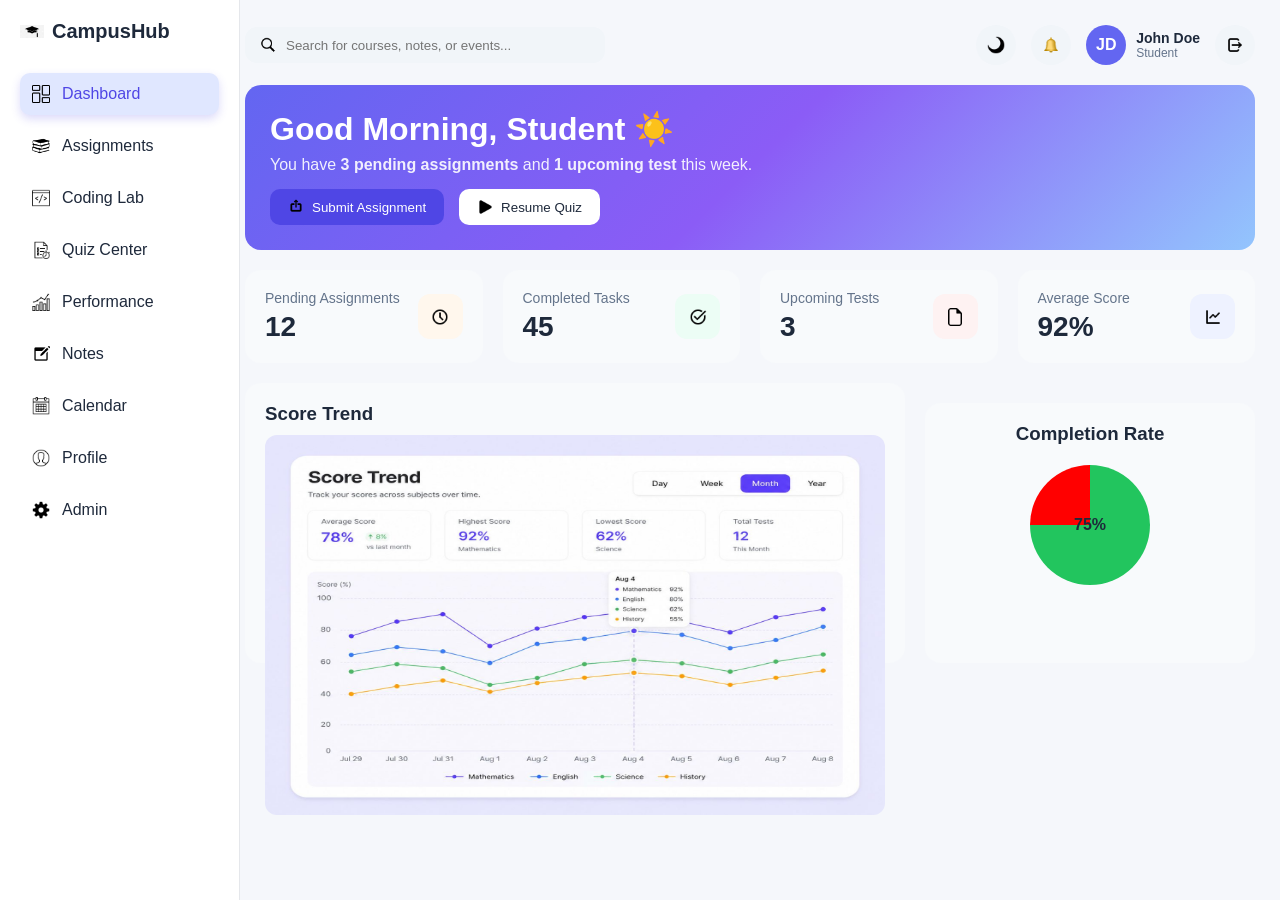
==== index.html @ dee87b65 "files update" ====
<!DOCTYPE html>

<html lang="en">

<head>
    <meta charset="UTF-8">
    <meta name="viewport" content="width=device-width, initial-scale=1.0">
    <title>CampusHub Dashboard</title>
    <link rel="stylesheet" href="style.css">
</head>

<body>


    <!-- Sidebar -->
    <div class="sidebar">

        <div class="logo">
            <img src="icons/logo.png" class="logo-icon">
            <span>CampusHub</span>
        </div>


        <div class="menu">

            <a href="index.html" class="menu-item active">
                <img src="icons/dashboard.png">
                <span>Dashboard</span>
            </a>

            <a href="assignment.html" class="menu-item">
                <img src="icons/book.png">
                <span>Assignments</span>
            </a>

            <a href="coding.html" class="menu-item">
                <img src="icons/code.png">
                <span>Coding Lab</span>
            </a>

            <a href="#" class="menu-item">
                <img src="icons/quiz.png">
                <span>Quiz Center</span>
            </a>

            <a href="#" class="menu-item">
                <img src="icons/chart.png">
                <span>Performance</span>
            </a>

            <a href="#" class="menu-item">
                <img src="icons/notes.png">
                <span>Notes</span>
            </a>

            <a href="#" class="menu-item">
                <img src="icons/calendar.png">
                <span>Calendar</span>
            </a>

            <a href="#" class="menu-item">
                <img src="icons/user.png">
                <span>Profile</span>
            </a>

            <a href="admin.html" class="menu-item">
                <img src="icons/settings.png">
                <span>Admin</span>
            </a>

        </div>

    </div>

    <!-- Main -->
    <div class="main">

        <!-- Navbar -->
        <div class="navbar">

            <div class="search">
                <img src="icons/search.png">
                <input type="text" placeholder="Search for courses, notes, or events...">
            </div>

            <div class="nav-right">

                <div class="icon-btn">
                    <img src="icons/moon.png">
                </div>

                <div class="icon-btn">
                    <img src="icons/bell.png">
                </div>

                <div class="profile">
                    <div class="avatar">JD</div>
                    <div>
                        <h4>John Doe</h4>
                        <p>Student</p>
                    </div>
                </div>

                <div class="icon-btn">
                    <img src="icons/logout.png">
                </div>

            </div>

        </div>

        <!-- Content -->
        <div class="content">

            <!-- Welcome -->
            <div class="welcome">
                <h1>Good Morning, Student</h1>
                <p>You have <b>3 pending assignments</b> and <b>1 upcoming test</b> this week.</p>

                <div class="welcome-buttons">

                    <!-- ✅ FIXED BUTTON -->
                    <button type="button" class="primary" onclick="location.href='assignment.html'">
                        <img src="icons/upload.png">
                        Submit Assignment
                    </button>

                    <button type="button" class="secondary">
                        <img src="icons/play.png">
                        Resume Quiz
                    </button>

                </div>
            </div>

            <!-- Cards -->
            <div class="cards">

                <div class="card">
                    <div>
                        <p>Pending Assignments</p>
                        <h2>12</h2>
                    </div>
                    <div class="icon orange">
                        <img src="icons/time.png">
                    </div>
                </div>

                <div class="card">
                    <div>
                        <p>Completed Tasks</p>
                        <h2>45</h2>
                    </div>
                    <div class="icon green">
                        <img src="icons/check.png">
                    </div>
                </div>

                <div class="card">
                    <div>
                        <p>Upcoming Tests</p>
                        <h2>3</h2>
                    </div>
                    <div class="icon red">
                        <img src="icons/file.png">
                    </div>
                </div>

                <div class="card">
                    <div>
                        <p>Average Score</p>
                        <h2>92%</h2>
                    </div>
                    <div class="icon purple">
                        <img src="icons/graph.png">
                    </div>
                </div>

            </div>

            <div class="bottom-section">

                <!-- Score Trend -->
                <div class="chart-container">
                    <h3>Score Trend</h3>
                    <img src="icons/score-trend.png" class="chart-img">
                </div>

                <!-- Completion Rate -->
                <div class="completion-card">
                    <h3>Completion Rate</h3>
                    <div class="circle">
                        <span id="percent">75%</span>
                    </div>
                </div>

            </div>


        </div>

        <script src="script.js"></script>


</body>

</html>
---- style.css ----
/* Reset */
* {
    margin: 0;
    padding: 0;
    box-sizing: border-box;
    font-family: Arial, sans-serif;
}

/* Body */
body {
    display: flex;
    background: #f5f7fb;
    color: #1e293b;
    transition: background 0.3s ease;
}

/* Sidebar */
.sidebar {
    width: 220px;
    height: 100vh;
    background: white;
    padding: 20px;
    border-right: 1px solid #e5e7eb;
    position: fixed;
    z-index: 10;
}

.logo {
    display: flex;
    align-items: center;
    gap: 8px;
    font-size: 20px;
    font-weight: bold;
    margin-bottom: 30px;
}

.logo-icon {
    width: 24px;
}

/* Menu */
.menu {
    display: flex;
    flex-direction: column;
    gap: 8px;
}

.menu a {
    text-decoration: none;
    color: inherit;
}

.menu-item {
    display: flex;
    align-items: center;
    gap: 12px;
    padding: 10px 12px;
    border-radius: 8px;
    cursor: pointer;
    color: #64748b;
    transition: all 0.2s ease;
}

.menu-item img {
    width: 18px;
}

/* Icon Box behind sidebar icons */
.icon-box {
    width: 32px;
    height: 32px;
    border-radius: 8px;
    background: #f1f5f9;
    display: flex;
    align-items: center;
    justify-content: center;
    flex-shrink: 0;
    transition: background 0.2s ease;
}

.menu-item.active .icon-box {
    background: #c7d2fe;
}

.menu-item:hover .icon-box {
    background: #e0e7ff;
}

.dark-mode .icon-box {
    background: #334155;
}

.menu-item:hover {
    background: #f1f5f9;
    padding-left: 16px;
}

.menu-item.active {
    background: #e0e7ff;
    color: #4f46e5;
    font-weight: 500;
    box-shadow: 0 4px 10px rgba(79, 70, 229, 0.2);
}

/* Main */
.main {
    flex: 1;
    padding: 30px;
    margin-left: 220px;
}

/* Navbar */
.navbar {
    display: flex;
    justify-content: space-between;
    align-items: center;
    margin-bottom: 20px;
}

/* Search */
.search {
    display: flex;
    align-items: center;
    gap: 10px;
    background: #f1f5f9;
    padding: 10px 15px;
    border-radius: 12px;
    width: 360px;
}

.search img {
    width: 16px;
}

.search input {
    border: none;
    outline: none;
    background: transparent;
    width: 100%;
}

/* Right navbar */
.nav-right {
    display: flex;
    align-items: center;
    gap: 15px;
}

.icon-btn {
    width: 40px;
    height: 40px;
    border-radius: 50%;
    background: #f1f5f9;
    display: flex;
    align-items: center;
    justify-content: center;
    cursor: pointer;
}

.icon-btn img {
    width: 18px;
}

/* Profile */
.profile {
    display: flex;
    align-items: center;
    gap: 10px;
}

.avatar {
    width: 40px;
    height: 40px;
    border-radius: 50%;
    background: #6366f1;
    color: white;
    display: flex;
    align-items: center;
    justify-content: center;
    font-weight: bold;
}

.profile h4 {
    font-size: 14px;
}

.profile p {
    font-size: 12px;
    color: #64748b;
}

/* Welcome */
.welcome {
    background: linear-gradient(135deg, #6366f1, #8b5cf6, #93c5fd);
    padding: 25px;
    border-radius: 16px;
    color: white;
    margin-bottom: 20px;
}

.welcome h1 {
    margin-bottom: 8px;
}

.welcome p {
    opacity: 0.9;
}

/* Buttons */
.welcome-buttons {
    margin-top: 15px;
    display: flex;
    gap: 15px;
}

button {
    display: flex;
    align-items: center;
    gap: 8px;
    padding: 10px 18px;
    border-radius: 10px;
    border: none;
    cursor: pointer;
}

button img {
    width: 16px;
}

.primary {
    background: #4f46e5;
    color: white;
}

.secondary {
    background: white;
    color: #1e293b;
}

/* Cards */
.cards {
    display: grid;
    grid-template-columns: repeat(4, 1fr);
    gap: 20px;
}

.card {
    background: #f8fafc;
    padding: 20px;
    border-radius: 16px;
    display: flex;
    justify-content: space-between;
    align-items: center;
}

.card p {
    font-size: 14px;
    color: #64748b;
}

.card h2 {
    font-size: 28px;
    margin-top: 5px;
}

/* Icon Box */
.icon {
    width: 45px;
    height: 45px;
    border-radius: 12px;
    display: flex;
    align-items: center;
    justify-content: center;
}

.icon img {
    width: 18px;
}

.orange {
    background: #fff7ed;
}

.green {
    background: #ecfdf5;
}

.red {
    background: #fef2f2;
}

.purple {
    background: #eef2ff;
}

.dark-mode {
    background: #0f172a;
    color: white;
}

.dark-mode .sidebar {
    background: #1e293b;
}

.dark-mode .card {
    background: #1e293b;
}

.dark-mode .search {
    background: #1e293b;
}

.dark-mode .menu-item {
    color: #cbd5f5;
}

/* Reset */

* {
    margin: 0;
    padding: 0;
    box-sizing: border-box;
    font-family: Arial, sans-serif;
}

/* Body */
body {
    display: flex;
    background: #f5f7fb;
    color: #1e293b;
}

/* Sidebar */
.sidebar {
    width: 240px;
    height: 100vh;
    background: white;
    padding: 20px;
    border-right: 1px solid #e5e7eb;
}

.logo {
    display: flex;
    align-items: center;
    gap: 8px;
    font-size: 20px;
    font-weight: bold;
    margin-bottom: 30px;
}

.logo-icon {
    width: 24px;
}

/* Menu */
.menu {
    display: flex;
    flex-direction: column;
    gap: 10px;
}

.menu a {
    text-decoration: none;
    color: inherit;
    display: flex;
    align-items: center;
    gap: 12px;
}

.menu-item {
    display: flex;
    align-items: center;
    gap: 12px;
    padding: 12px;
    border-radius: 10px;
    cursor: pointer;
    color: #64748b;
    transition: 0.2s;
}

.menu-item img {
    width: 18px;
}

.menu-item:hover {
    background: #f1f5f9;
}

.menu-item.active {
    background: #e0e7ff;
    color: #4f46e5;
    font-weight: 500;
}

/* Main */
.main {
    flex: 1;
    padding: 25px;
}

/* Navbar */
.navbar {
    display: flex;
    justify-content: space-between;
    align-items: center;
    margin-bottom: 20px;
}

/* Search */
.search {
    display: flex;
    align-items: center;
    gap: 10px;
    background: #f1f5f9;
    padding: 10px 15px;
    border-radius: 12px;
    width: 360px;
}

.search img {
    width: 16px;
}

.search input {
    border: none;
    outline: none;
    background: transparent;
    width: 100%;
}

/* Right navbar */
.nav-right {
    display: flex;
    align-items: center;
    gap: 15px;
}

.icon-btn {
    width: 40px;
    height: 40px;
    border-radius: 50%;
    background: #f1f5f9;
    display: flex;
    align-items: center;
    justify-content: center;
    cursor: pointer;
}

.icon-btn img {
    width: 18px;
}

/* Profile */
.profile {
    display: flex;
    align-items: center;
    gap: 10px;
}

.avatar {
    width: 40px;
    height: 40px;
    border-radius: 50%;
    background: #6366f1;
    color: white;
    display: flex;
    align-items: center;
    justify-content: center;
    font-weight: bold;
}

.profile h4 {
    font-size: 14px;
}

.profile p {
    font-size: 12px;
    color: #64748b;
}

/* Welcome */
.welcome {
    background: linear-gradient(135deg, #6366f1, #8b5cf6, #93c5fd);
    padding: 25px;
    border-radius: 16px;
    color: white;
    margin-bottom: 20px;
}

.welcome h1 {
    margin-bottom: 8px;
}

.welcome p {
    opacity: 0.9;
}

/* Buttons */
.welcome-buttons {
    margin-top: 15px;
    display: flex;
    gap: 15px;
}

button {
    display: flex;
    align-items: center;
    gap: 8px;
    padding: 10px 18px;
    border-radius: 10px;
    border: none;
    cursor: pointer;
}

button img {
    width: 16px;
}

.primary {
    background: #4f46e5;
    color: white;
}

.secondary {
    background: white;
    color: #1e293b;
}

/* Cards */
.cards {
    display: grid;
    grid-template-columns: repeat(4, 1fr);
    gap: 20px;
}

/* Card */
.card {
    background: #f8fafc;
    padding: 20px;
    border-radius: 16px;
    display: flex;
    justify-content: space-between;
    align-items: center;
}

.card p {
    font-size: 14px;
    color: #64748b;
}

.card h2 {
    font-size: 28px;
    margin-top: 5px;
}

/* Icon Box */
.icon {
    width: 45px;
    height: 45px;
    border-radius: 12px;
    display: flex;
    align-items: center;
    justify-content: center;
}

.icon img {
    width: 18px;
}

/* Colors */
.orange {
    background: #fff7ed;
}

.green {
    background: #ecfdf5;
}

.red {
    background: #fef2f2;
}

.purple {
    background: #eef2ff;
}

/* Dark Mode */
.dark-mode {
    background: #0f172a;
    color: white;
}

.dark-mode .sidebar {
    background: #1e293b;
}

.dark-mode .card {
    background: #1e293b;
}

.dark-mode .search {
    background: #1e293b;
}

.dark-mode .menu-item {
    color: #cbd5e1;
}

.dark-mode .assignment-card,
.dark-mode .problem-card {
    background: #1e293b;
}

.dark-mode .form-card {
    background: #1e293b;
}

.dark-mode .navbar {
    color: white;
}

/* Page title */
.page-title {
    margin-bottom: 25px;
}

/* ---------------- ASSIGNMENTS ---------------- */

.assignment-grid {
    display: grid;
    grid-template-columns: repeat(3, 1fr);
    gap: 20px;
}

.assignment-card {
    background: white;
    padding: 20px;
    border-radius: 14px;
    box-shadow: 0 4px 12px rgba(0, 0, 0, 0.05);
    transition: all 0.25s ease;
}

.assignment-card:hover {
    transform: translateY(-5px);
    box-shadow: 0 10px 25px rgba(0, 0, 0, 0.08);
}

.assignment-card p {
    color: #64748b;
    font-size: 14px;
}

.assignment-footer,
.problem-footer {
    margin-top: 12px;
    display: flex;
    justify-content: space-between;
    align-items: center;
}

.status {
    padding: 4px 10px;
    border-radius: 6px;
    font-size: 12px;
    font-weight: 500;
}

.pending {
    background: #fff7ed;
    color: #ea580c;
}

.completed {
    background: #ecfdf5;
    color: #16a34a;
}

.btn-primary {
    background: #4f46e5;
    color: white;
    border: none;
    padding: 7px 14px;
    border-radius: 8px;
    cursor: pointer;
    transition: all 0.2s ease;
}

.btn-primary:hover {
    background: #4338ca;
    transform: scale(1.05);
}

.btn-disabled {
    background: #d1d5db;
    color: #6b7280;
    border: none;
    padding: 7px 14px;
    border-radius: 8px;
    cursor: not-allowed;
}

/* ---------------- CODING LAB ---------------- */

.problem-list {
    display: flex;
    flex-direction: column;
    gap: 15px;
}

.problem-card {
    background: white;
    padding: 20px;
    border-radius: 14px;
    box-shadow: 0 4px 12px rgba(0, 0, 0, 0.05);
    transition: all 0.25s ease;
}

.problem-card:hover {
    transform: translateY(-5px);
    box-shadow: 0 10px 25px rgba(0, 0, 0, 0.08);
}

.problem-card p {
    color: #64748b;
    font-size: 14px;
}

.difficulty {
    padding: 4px 10px;
    border-radius: 6px;
    font-size: 12px;
    font-weight: 500;
}

.easy {
    background: #ecfdf5;
    color: #16a34a;
}

.medium {
    background: #fef9c3;
    color: #ca8a04;
}

.hard {
    background: #fef2f2;
    color: #dc2626;
}

/* ---------------- FORM ---------------- */

.form-card {
    background: white;
    padding: 25px;
    border-radius: 14px;
    max-width: 500px;
    box-shadow: 0 4px 12px rgba(0, 0, 0, 0.05);
}

.form-group {
    margin-bottom: 15px;
    display: flex;
    flex-direction: column;
}

.form-group label {
    margin-bottom: 5px;
    font-weight: 500;
}

.form-group input,
.form-group textarea {
    padding: 10px;
    border-radius: 8px;
    border: 1px solid #e5e7eb;
    outline: none;
    transition: border 0.2s;
}

.form-group input:focus,
.form-group textarea:focus {
    border: 1px solid #4f46e5;
}

/* ---------------- SMOOTH UI ---------------- */

body {
    transition: background 0.3s ease;
}

.bottom-section {
    display: grid;
    grid-template-columns: 2fr 1fr;
    gap: 20px;
    margin-top: 20px;
}

.completion-card {
    background: #f8fafc;
    padding: 20px;
    border-radius: 16px;
    margin-top: 20px;
    text-align: center;
}

.circle {
    width: 120px;
    height: 120px;
    border-radius: 50%;
    background: conic-gradient(#22c55e 75%, #f00 0%);
    display: flex;
    align-items: center;
    justify-content: center;
    margin: 20px auto;
    font-weight: bold;
}

.chart-container {
    background: #f8fafc;
    padding: 20px;
    border-radius: 16px;
    height: 280px;
}

.chart-img {
    width: 100%;
    max-height: 380px;
    border-radius: 12px;
    margin-top: 10px;
}

.form-group textarea {
    resize: none;
    height: 100px;
}
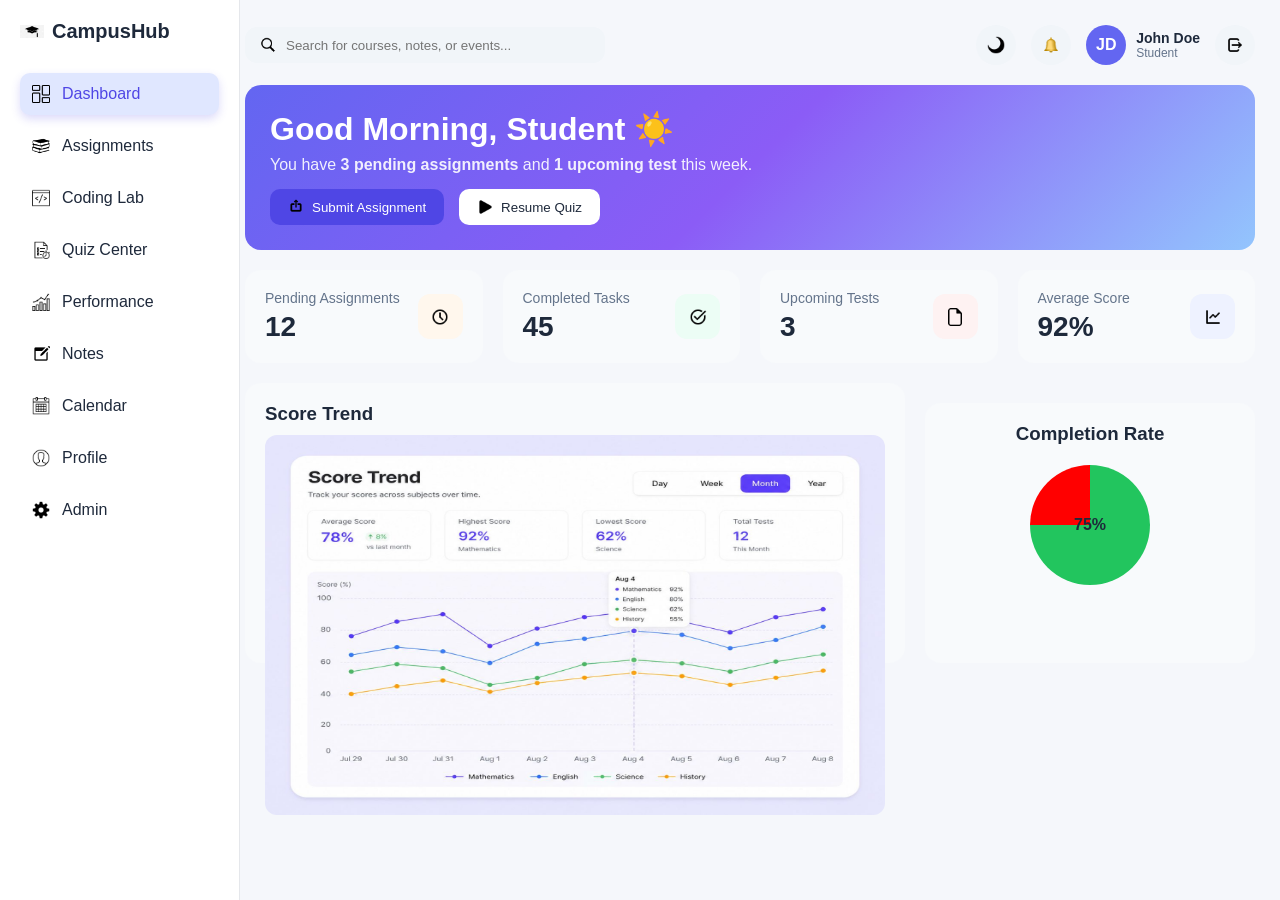
==== commit bb43b0ea: "update" ====
--- a/index.html
+++ b/index.html
@@ -119,7 +119,6 @@
 
                 <div class="welcome-buttons">
 
-                    <!-- ✅ FIXED BUTTON -->
                     <button type="button" class="primary" onclick="location.href='assignment.html'">
                         <img src="icons/upload.png">
                         Submit Assignment
